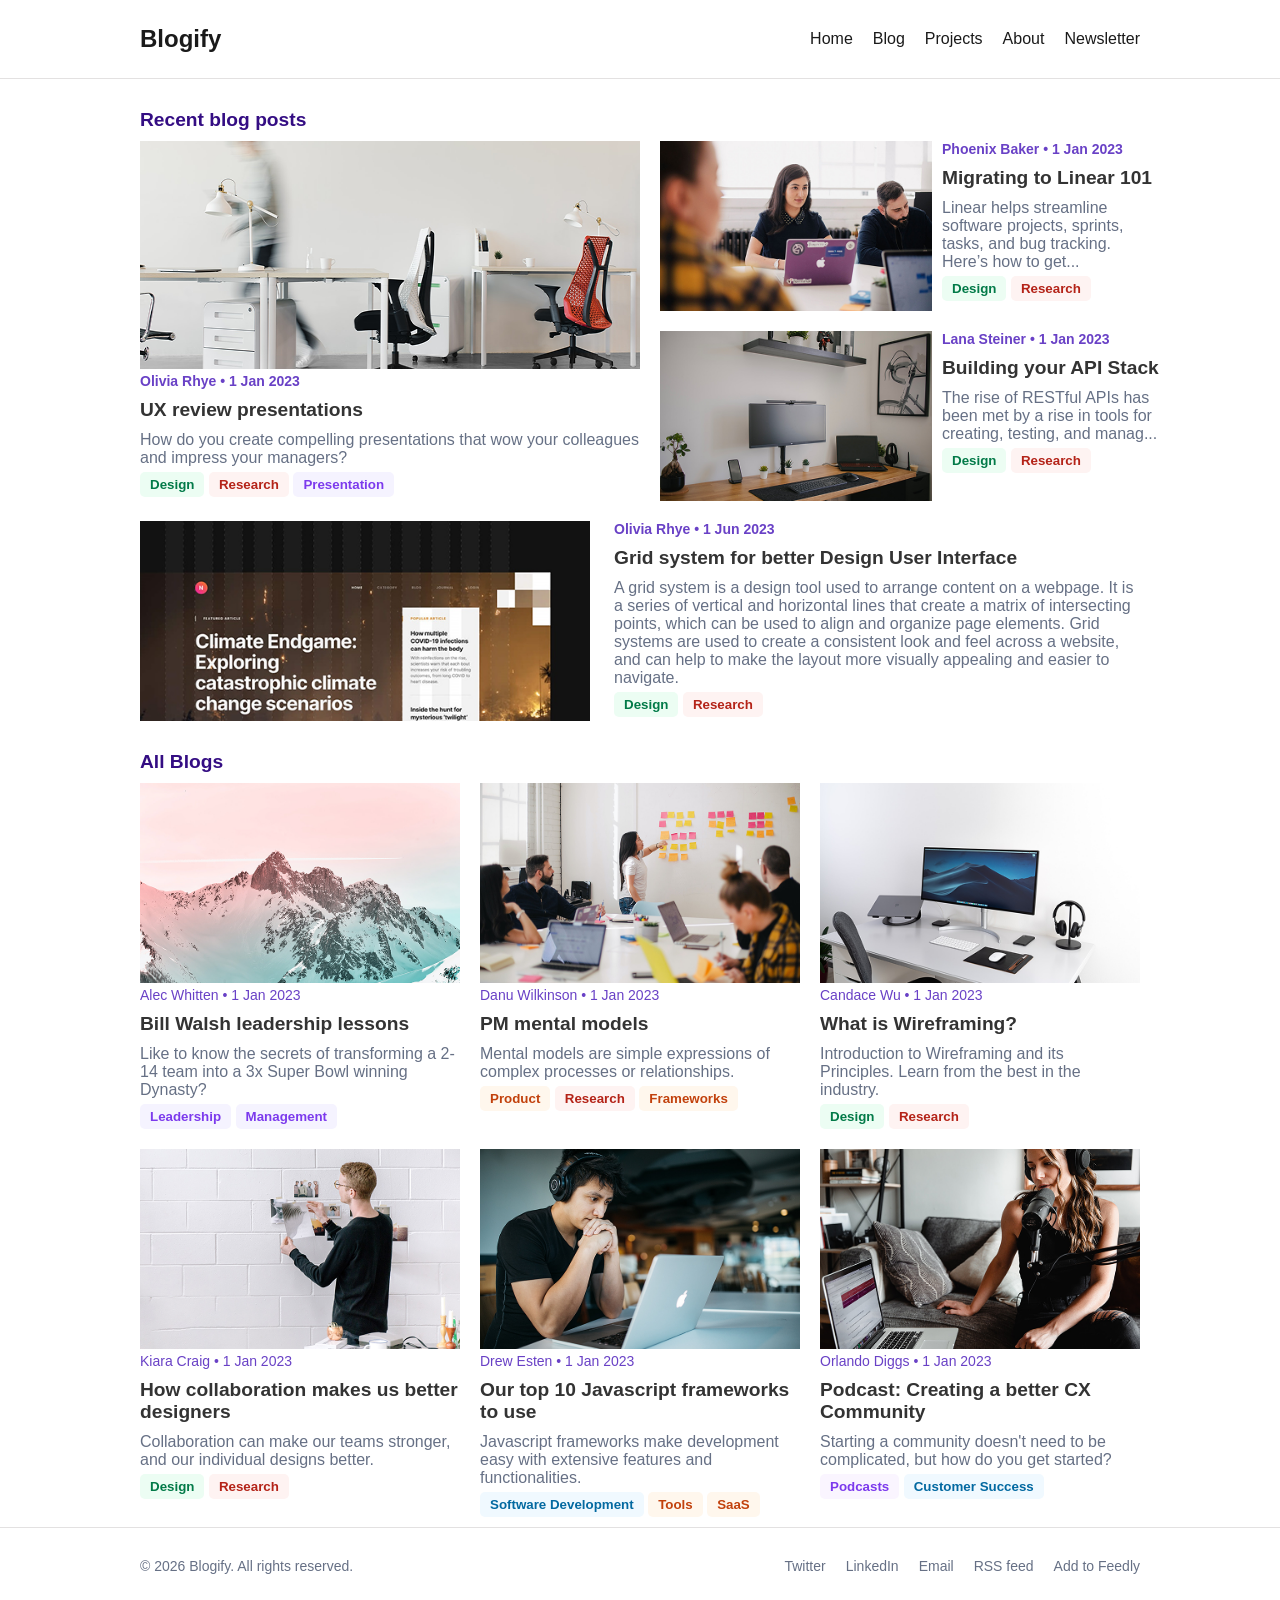
==== index.html @ dc524186 "Initial commit" ====
<!doctype html>
<html lang="en">
	<head>
		<meta charset="UTF-8" />
		<meta name="viewport" content="width=device-width, initial-scale=1.0" />
		<title>Blogify</title>
		<link rel="stylesheet" href="index.css" />
	</head>
	<body>
		<!-- Header Section Start-->
		<section class="border-b">
			<header class="container header">
				<a href="/" class="site-title">Blogify</a>
				<nav>
					<ul class="menu">
						<li><a href="./index.html">Home</a></li>
						<li><a href="#">Blog</a></li>
						<li><a href="./projects.html">Projects</a></li>
						<li><a href="./about.html">About</a></li>
						<li><a href="#">Newsletter</a></li>
					</ul>
				</nav>
			</header>
		</section>
		<!---------------------------------------------
   		 Header Section End
    	----------------------------------------------->
		<!---------------------------------------------
    Recent Blog Posts Section Start
    ----------------------------------------------->
		<section class="container recent-blogs-section">
			<h1 class="section-title">Recent blog posts</h1>

			<div class="recent-blogs">
				<div class="blog-left">
					<img src="./images/blog-1.png" alt="" />
					<h2 class="blog-author">Olivia Rhye • 1 Jan 2023</h2>
					<a href="./ux-review-presentations.html"
						><h1 class="blog-title">UX review presentations</h1></a
					>
					<p class="blog-description">
						How do you create compelling presentations that wow your
						colleagues and impress your managers?
					</p>
					<button class="button-green">Design</button>
					<button class="button-red">Research</button>
					<button class="button-violet">Presentation</button>
				</div>
				<div class="blog-right">
					<div class="blog-grid">
						<img src="./images/blog-2.png" alt="" />
						<div>
							<h2 class="blog-author">
								Phoenix Baker • 1 Jan 2023
							</h2>
							<a href="./migrating_to_linear.html"
								><h1 class="blog-title">Migrating to Linear 101</h1></a
							>
							<p class="blog-description">
								Linear helps streamline software projects,
								sprints, tasks, and bug tracking. Here’s how to
								get...
							</p>
							<button class="button-green">Design</button>
							<button class="button-red">Research</button>
						</div>
					</div>
					<div class="blog-grid">
						<img src="./images/blog-3.png" alt="" />
						<div>
							<h2 class="blog-author">
								Lana Steiner • 1 Jan 2023
							</h2>
							<a href="./building_api_stack.html"
								><h1 class="blog-title">Building your API Stack</h1></a
							>
							<p class="blog-description">
								The rise of RESTful APIs has been met by a rise
								in tools for creating, testing, and manag...
							</p>
							<button class="button-green">Design</button>
							<button class="button-red">Research</button>
						</div>
					</div>
				</div>
			</div>
			<div class="last-blog">
				<div class="blog-grid-2">
					<img src="./images/blog-4.png" alt="" />
					<div>
						<h2 class="blog-author">Olivia Rhye • 1 Jun 2023</h2>
						<a href="./grid_system.html"
							><h1 class="blog-title">Grid system for better Design User Interface</h1></a
						>
						<p class="blog-description">
							A grid system is a design tool used to arrange content on a webpage. 
							It is a series of vertical and horizontal lines that create a matrix of intersecting points, 
							which can be used to align and organize page elements. 
							Grid systems are used to create a consistent look and feel across a website, 
							and can help to make the layout more visually appealing and easier to navigate.
						</p>
						<button class="button-green">Design</button>
						<button class="button-red">Research</button>
					</div>
				</div>
			</div>
		</section>

		<!---------------------------------------------
   		 All Blogs Section Start
    	----------------------------------------------->
		<section class="container">
			<h1 class="section-title">All Blogs</h1>
			<div class="blogs-list">
				<article class="all-blogs">
					<div class="blog-card">
						<img src="./images/blog-5.png" alt="" />
						<p class="blog-author">Alec Whitten • 1 Jan 2023</p>
						<h2 class="blog-title">
							Bill Walsh leadership lessons
						</h2>
						<p class="blog-description">
							Like to know the secrets of transforming a 2-14 team
							into a 3x Super Bowl winning Dynasty?
						</p>
						<button class="button-violet">Leadership</button>
						<button class="button-violet">Management</button>
					</div>
					<div class="blog-card">
						<img src="./images/blog-6.png" alt="" />
						<p class="blog-author">Danu Wilkinson • 1 Jan 2023</p>
						<h2 class="blog-title">
							PM mental models
						</h2>
						<p class="blog-description">
							Mental models are simple expressions of complex
							processes or relationships.
						</p>
						<button class="button-orange">Product</button>
						<button class="button-red">Research</button>
						<button class="button-orange">Frameworks</button>
					</div>
					<div class="blog-card">
						<img src="./images/blog-7.png" alt="" />
						<p class="blog-author">Candace Wu • 1 Jan 2023</p>
						<h2 class="blog-title">
							What is Wireframing?
						</h2>
						<p class="blog-description">
							Introduction to Wireframing and its Principles.
							Learn from the best in the industry.
						</p>
						<button class="button-green">Design</button>
						<button class="button-red">Research</button>
					</div>
				</article>
				<article class="all-blogs margin-top">
					<div class="blog-card">
						<img src="./images/blog-8.png" alt="" />
						<p class="blog-author">Kiara Craig • 1 Jan 2023</p>
						<h2 class="blog-title">
							How collaboration makes us better designers
						</h2>
						<p class="blog-description">
							Collaboration can make our teams stronger, and
							our individual designs better.
						</p>
						<button class="button-green">Design</button>
						<button class="button-red">Research</button>
					</div>
					<div class="blog-card">
						<img src="./images/blog-9.png" alt="" />
						<p class="blog-author">Drew Esten • 1 Jan 2023</p>
						<h2 class="blog-title">
							Our top 10 Javascript frameworks to use
						</h2>
						<p class="blog-description">
							Javascript frameworks make development easy
							with extensive features and functionalities.
						</p>
						<button class="button-blue">Software Development</button>
						<button class="button-orange">Tools</button>
						<button class="button-orange">SaaS</button>
					</div>
					<div class="blog-card">
						<img src="./images/blog-10.png" alt="" />
						<p class="blog-author">Orlando Diggs • 1 Jan 2023</p>
						<h2 class="blog-title">
							Podcast: Creating a better CX Community
						</h2>
						<p class="blog-description">
							Starting a community doesn't need to be
							complicated, but how do you get started?
						</p>
						<button class="button-purple">Podcasts</button>
						<button class="button-blue">Customer Success</button>
					</div>
				</article>
			</div>
		</section>

		<!---------------------------------------------
   		 Footer Section Start
		----------------------------------------------->
		<section class="border-b footer-section">
			<footer class="container footer">
				<p>© 2026 Blogify. All rights reserved.</p>
				<nav class="footer-nav">
					<a href="#">Twitter</a>
					<a href="#">LinkedIn</a>
					<a href="#">Email</a>
					<a href="#">RSS feed</a>
					<a href="#">Add to Feedly</a>
				</nav>
			</footer>
		</section>
		<!---------------------------------------------
   		 Footer Section End
		----------------------------------------------->
	</body>
</html>
---- index.css ----
* {
	margin: 0;
	padding: 0;
	box-sizing: border-box;
}
:root {
	/* Color Variables */
	--primary-color: #340d83;
	--secondary-color: #1a1a1a;
	--border-color: #e3e1e1;
	/* Font Variables */
	--primaryFontSize: 1.5rem;
	--description-color: #667085;
}
body {
	font-family: Arial, sans-serif;
	color: #333;
}
.container {
	max-width: 1000px;
	margin: 10px auto;
}
.section-title {
	font-size: 1.2rem;
	margin-bottom: 10px;
	color: var(--primary-color);
}

/************************************************
 * Header Styles 
 ************************************************/
.site-title {
	font-size: var(--primaryFontSize);
	color: var(--secondary-color);
	font-weight: bold;
}
.header {
	display: flex;
	justify-content: space-between;
	align-items: center;
	padding: 15px 0;
}
.menu {
	display: flex;
	list-style: none;
	gap: 20px;
}
.menu li a {
	text-decoration: none;
	color: var(--secondary-color);
}
.border-b {
	border-bottom: 1px solid var(--border-color);
}

/* Recent Blog Posts Section Styles Start */
.recent-blogs-section {
	margin: 30px auto;
}
.recent-blogs {
	display: grid;
	grid-template-columns: 50% 50%;
	column-gap: 20px;
}
/* .blog-left,
.blog-right {
	border: 1px solid var(--border-color);
} */
.blog-right {
	display: flex;
	flex-direction: column;
	gap: 20px;
}
.blog-left img {
	width: 100%;
	height: 228px;
}
.blog-author {
	color: #6941c6;
	font-size: 14px;
}
.blog-title {
	font-size: 1.2rem;
	margin: 10px 0;
}
.blog-description {
	color: var(--description-color);
	font-size: 16px;
	margin-bottom: 5px;
}
.button-green {
	background-color: #ecfdf3;
	color: #027a48;
	padding: 5px 10px;
	border: none;
	cursor: pointer;
	border-radius: 5px;
	font-weight: bold;
}
.button-red {
	background-color: #fef3f2;
	color: #b42318;
	padding: 5px 10px;
	border: none;
	cursor: pointer;
	border-radius: 5px;
	font-weight: bold;
}
.button-violet {
	background-color: #f5f3ff;
	color: #7c3aed;
	padding: 5px 10px;
	border: none;
	cursor: pointer;
	border-radius: 5px;
	font-weight: bold;
}
.button-orange {
	background-color: #fff7ed;
	color: #c2410c;
	padding: 5px 10px;
	border: none;
	cursor: pointer;
	border-radius: 5px;
	font-weight: bold;
}
.button-blue {
	background-color: #f0f9ff;
	color: #0369a1;
	padding: 5px 10px;
	border: none;
	cursor: pointer;
	border-radius: 5px;
	font-weight: bold;
}
.button-purple {
	background-color: #faf5ff;
	color: #7c3aed;
	padding: 5px 10px;
	border: none;
	cursor: pointer;
	border-radius: 5px;
	font-weight: bold;
}
.blog-grid {
	display: flex;
	gap: 10px;
}
.blog-grid img {
	width: 100%;
	height: 170px;
	object-fit: cover;
}
.last-blog {
	margin: 20px 0;
}
.blog-grid-2 {
	display: flex;
	gap: 24px;
	align-items: flex-start;
}
.blog-grid-2 img {
	flex: 0 0 45%;
	max-width: 45%;
	height: 200px;
	object-fit: cover;
}
.blog-grid-2 > div {
	flex: 1;
	min-width: 0;
}
/* All Blog Post Section Styles Start */
.all-blogs {
	display: flex;
	gap: 20px;
}
.blog-card {
	width: 380px;
}
.blog-card img {
	width: 100%;
	height: 200px;
	object-fit: cover;
}

/* Footer Styles */
.footer-section {
	border-top: 1px solid var(--border-color);
}

.footer {
	display: flex;
	justify-content: space-between;
	align-items: center;
	padding: 20px 0;
	font-size: 14px;
	color: var(--description-color);
}

.footer-nav {
	display: flex;
	gap: 20px;
	list-style: none;
}

.footer-nav a {
	text-decoration: none;
	color: var(--description-color);
	font-size: 14px;
}

.footer-nav a:hover {
	color: var(--primary-color);
}
a {
	text-decoration: none;
	color: inherit;
}
a:visited {
	color: inherit;
}
.margin-top {
	margin-top: 20px;
}
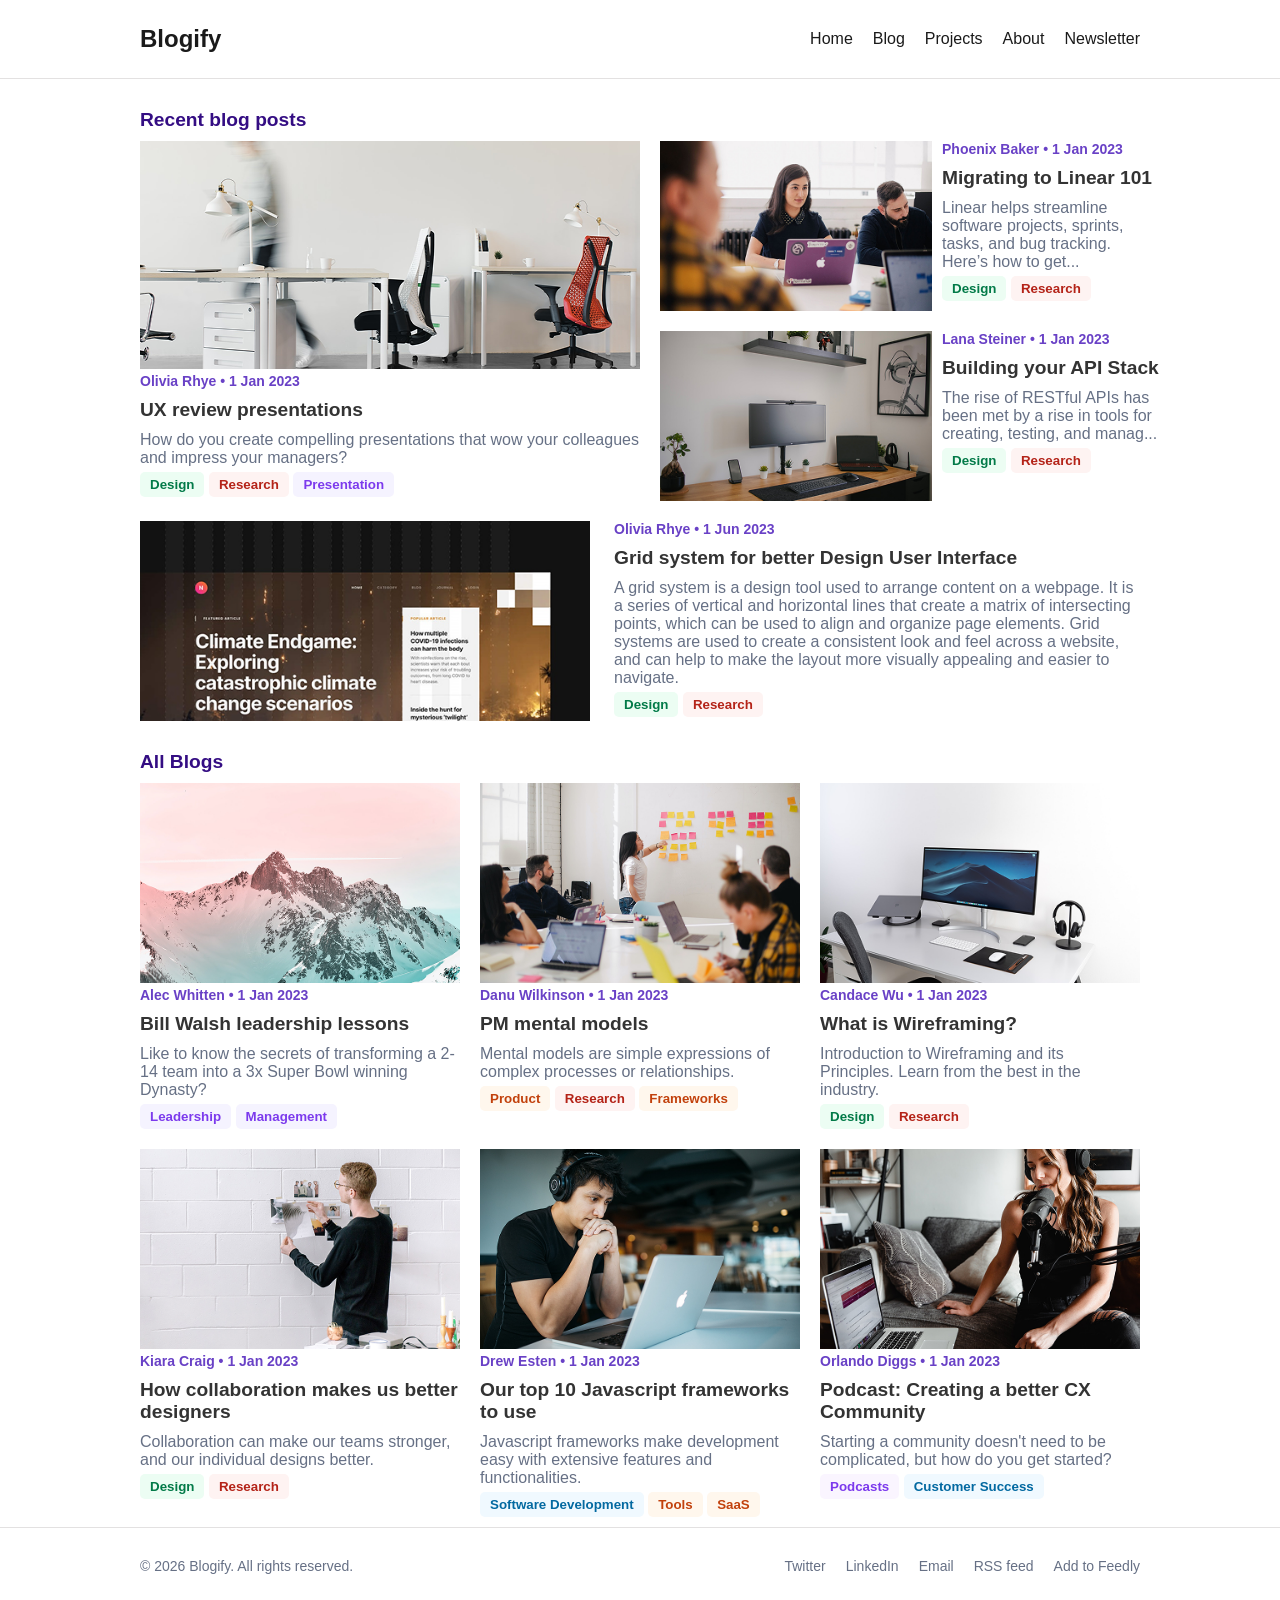
==== commit ad89f3d7: "Changed author names to be bold" ====
--- a/index.html
+++ b/index.html
@@ -115,7 +115,7 @@
 				<article class="all-blogs">
 					<div class="blog-card">
 						<img src="./images/blog-5.png" alt="" />
-						<p class="blog-author">Alec Whitten • 1 Jan 2023</p>
+						<h2 class="blog-author">Alec Whitten • 1 Jan 2023</h2>
 						<h2 class="blog-title">
 							Bill Walsh leadership lessons
 						</h2>
@@ -128,7 +128,7 @@
 					</div>
 					<div class="blog-card">
 						<img src="./images/blog-6.png" alt="" />
-						<p class="blog-author">Danu Wilkinson • 1 Jan 2023</p>
+						<h2 class="blog-author">Danu Wilkinson • 1 Jan 2023</h2>
 						<h2 class="blog-title">
 							PM mental models
 						</h2>
@@ -142,7 +142,7 @@
 					</div>
 					<div class="blog-card">
 						<img src="./images/blog-7.png" alt="" />
-						<p class="blog-author">Candace Wu • 1 Jan 2023</p>
+						<h2 class="blog-author">Candace Wu • 1 Jan 2023</h2>
 						<h2 class="blog-title">
 							What is Wireframing?
 						</h2>
@@ -157,7 +157,7 @@
 				<article class="all-blogs margin-top">
 					<div class="blog-card">
 						<img src="./images/blog-8.png" alt="" />
-						<p class="blog-author">Kiara Craig • 1 Jan 2023</p>
+						<h2 class="blog-author">Kiara Craig • 1 Jan 2023</h2>
 						<h2 class="blog-title">
 							How collaboration makes us better designers
 						</h2>
@@ -170,7 +170,7 @@
 					</div>
 					<div class="blog-card">
 						<img src="./images/blog-9.png" alt="" />
-						<p class="blog-author">Drew Esten • 1 Jan 2023</p>
+						<h2 class="blog-author">Drew Esten • 1 Jan 2023</h2>
 						<h2 class="blog-title">
 							Our top 10 Javascript frameworks to use
 						</h2>
@@ -184,7 +184,7 @@
 					</div>
 					<div class="blog-card">
 						<img src="./images/blog-10.png" alt="" />
-						<p class="blog-author">Orlando Diggs • 1 Jan 2023</p>
+						<h2 class="blog-author">Orlando Diggs • 1 Jan 2023</h2>
 						<h2 class="blog-title">
 							Podcast: Creating a better CX Community
 						</h2>
--- a/index.css
+++ b/index.css
@@ -62,10 +62,7 @@
 	grid-template-columns: 50% 50%;
 	column-gap: 20px;
 }
-/* .blog-left,
-.blog-right {
-	border: 1px solid var(--border-color);
-} */
+
 .blog-right {
 	display: flex;
 	flex-direction: column;
